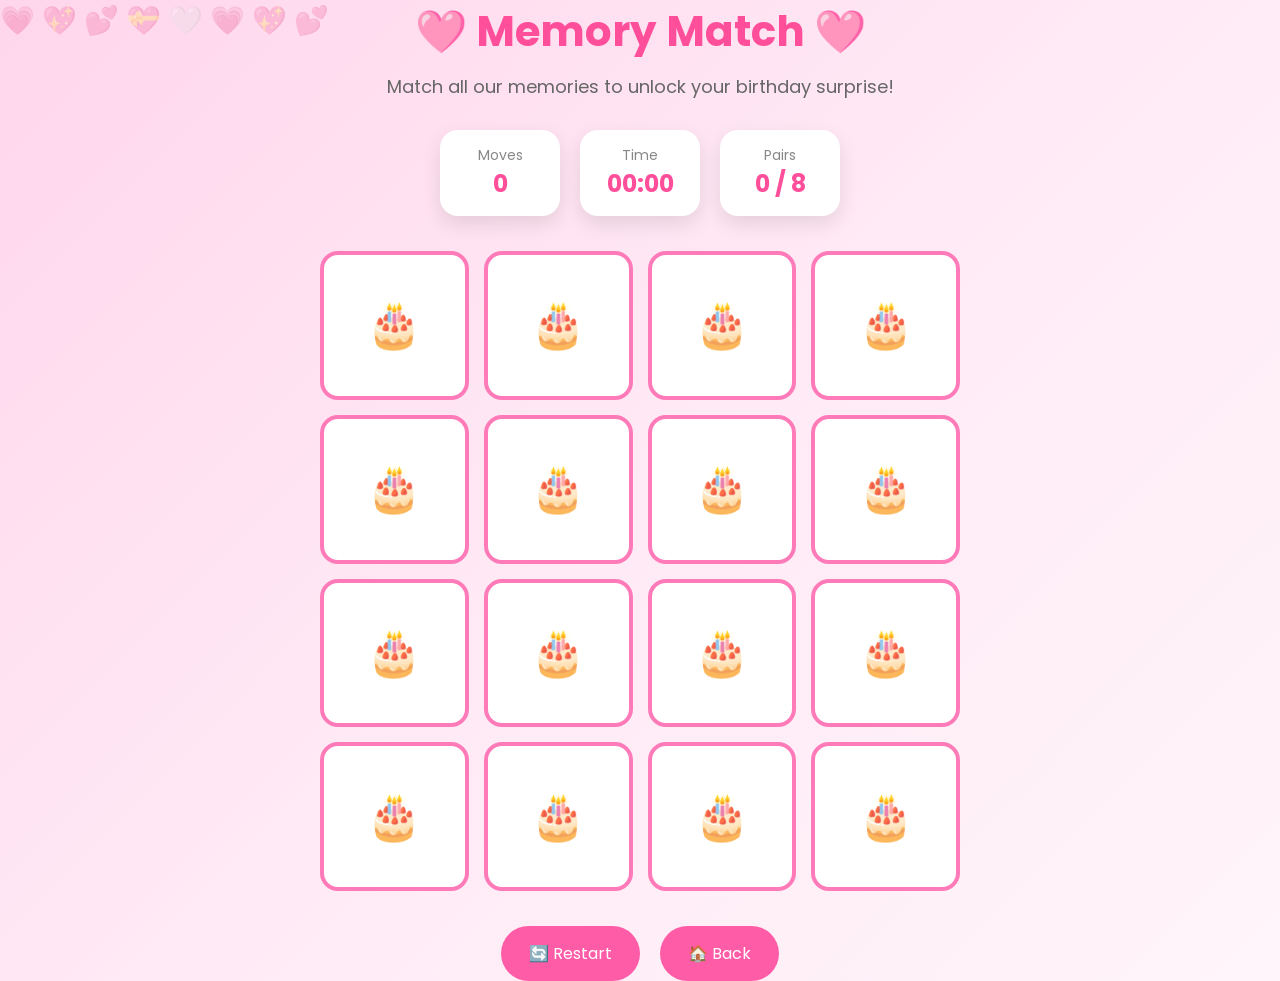
==== memory.html @ 8d05cf62 "Add files via upload" ====
<!DOCTYPE html>
<html lang="en">
<head>
    <meta charset="UTF-8">
    <meta name="viewport" content="width=device-width, initial-scale=1.0">
    <title>Memory Match ❤️</title>

    <link rel="stylesheet" href="memory.css">

    <!-- Google Font -->
    <link href="https://fonts.googleapis.com/css2?family=Poppins:wght@400;600;700&display=swap" rel="stylesheet">
</head>
<body>

    <!-- Floating Hearts -->
    <div class="hearts"></div>

    <div class="container">

        <h1>🩷 Memory Match 🩷</h1>

        <p class="subtitle">
            Match all our memories to unlock your birthday surprise!
        </p>

        <!-- Scoreboard -->
        <div class="stats">

            <div class="stat-box">
                <span class="label">Moves</span>
                <span id="moves">0</span>
            </div>

            <div class="stat-box">
                <span class="label">Time</span>
                <span id="timer">00:00</span>
            </div>

            <div class="stat-box">
                <span class="label">Pairs</span>
                <span id="pairs">0 / 8</span>
            </div>

        </div>

        <!-- Game Board -->
        <div id="gameBoard" class="game-board">

            <!-- Cards are added automatically by JavaScript -->

        </div>

        <!-- Buttons -->
        <div class="buttons">

            <button id="restartBtn">
                🔄 Restart
            </button>

            <button onclick="window.location.href='index.html'">
                🏠 Back
            </button>

        </div>

    </div>

    <!-- WIN SCREEN -->
    <div id="winScreen" class="win-screen hidden">

        <div class="win-card">

            <h2>🎉 You Did It! 🎉</h2>

            <p>
                You matched every memory!
            </p>

            <h3 id="finalMoves"></h3>

            <h3 id="finalTime"></h3>

            <button id="giftBtn">
                🎁 Open Birthday Surprise
            </button>

        </div>

    </div>

    <!-- SURPRISE SCREEN -->
<div id="giftScreen" class="gift-screen hidden">

    <div class="gift-card">

        <h2>🎉 Happy Birthday Goddess! 🎉</h2>

        <img
            src="images/surprise.jpg"
            class="surprise-image"
            alt="Birthday Surprise">

        <p>
            Dahil natapos mo ung game,
            This is for u💖
        </p>

        <button id="closeGift">
            ❤️ Close
        </button>

    </div>

</div>

    <script src="memory.js"></script>

</body>
</html>
---- memory.css ----
/* ===========================
   GENERAL
=========================== */

*{
    margin:0;
    padding:0;
    box-sizing:border-box;
    font-family:'Poppins',sans-serif;
}

body{
    min-height:100vh;
    background:linear-gradient(135deg,#ffd6ec,#ffeaf5,#fff5fa);
    display:flex;
    justify-content:center;
    align-items:center;
    overflow:hidden;
}

/* ===========================
   MAIN CONTAINER
=========================== */

.container{
    width:95%;
    max-width:900px;
    text-align:center;
    z-index:2;
}

h1{
    color:#ff4f9a;
    font-size:42px;
    margin-bottom:10px;
}

.subtitle{
    color:#666;
    margin-bottom:30px;
    font-size:18px;
}

/* ===========================
   SCOREBOARD
=========================== */

.stats{
    display:flex;
    justify-content:center;
    gap:20px;
    margin-bottom:35px;
    flex-wrap:wrap;
}

.stat-box{
    background:white;
    width:120px;
    border-radius:18px;
    padding:15px;
    box-shadow:0 8px 20px rgba(0,0,0,.1);
}

.label{
    display:block;
    color:#888;
    font-size:14px;
}

.stat-box span:last-child{
    font-size:24px;
    font-weight:bold;
    color:#ff4f9a;
}

/* ===========================
   GAME BOARD
=========================== */

.game-board{

    width:640px;
    max-width:95vw;

    margin:auto;

    display:grid;

    grid-template-columns:repeat(4,1fr);

    gap:15px;

}

/* ===========================
   CARD
=========================== */

.card{

    width:100%;
    aspect-ratio:1;

    position:relative;

    cursor:pointer;

    transform-style:preserve-3d;

    transition:.6s;

}

.card.flip{

    transform:rotateY(180deg);

}

.front,
.back{

    position:absolute;

    width:100%;
    height:100%;

    border-radius:18px;

    backface-visibility:hidden;

    overflow:hidden;

    display:flex;
    justify-content:center;
    align-items:center;

}

/* FRONT */

.front{

    background:white;
    border:4px solid #ff7ab8;

    font-size:45px;

}

/* BACK */

.back{

    transform:rotateY(180deg);

}

.back img{

    width:100%;
    height:100%;
    object-fit:cover;

}

/* ===========================
   BUTTONS
=========================== */

.buttons{

    margin-top:35px;

    display:flex;
    justify-content:center;
    gap:20px;

}

button{

    border:none;

    padding:15px 28px;

    border-radius:50px;

    cursor:pointer;

    background:#ff5ca8;

    color:white;

    font-size:16px;

    transition:.3s;

}

button:hover{

    transform:translateY(-4px);

    background:#ff3d95;

}

/* ===========================
   WIN SCREEN
=========================== */

.win-screen,
.gift-screen{

    position:fixed;

    inset:0;

    background:rgba(0,0,0,.6);

    display:flex;

    justify-content:center;

    align-items:center;

    z-index:100;

}

.hidden{

    display:none;

}

.win-card,
.gift-card{

    background:white;

    width:90%;
    max-width:500px;

    border-radius:25px;

    padding:40px;

    text-align:center;

    box-shadow:0 20px 40px rgba(0,0,0,.2);

}

.win-card h2,
.gift-card h2{

    color:#ff4f9a;
    margin-bottom:20px;

}

.win-card p,
.gift-card p{

    margin-bottom:20px;
    color:#555;

}

/* ===========================
   FLOATING HEARTS
=========================== */

.hearts{

    position:fixed;

    inset:0;

    pointer-events:none;

    overflow:hidden;

}

.hearts::before{

    content:"💗 💖 💕 💝 🤍 💗 💖 💕";

    position:absolute;

    font-size:28px;

    width:100%;

    animation:floatHearts 20s linear infinite;

    opacity:.25;

}

@keyframes floatHearts{

    from{

        transform:translateY(100vh);

    }

    to{

        transform:translateY(-120vh);

    }

}

/* ===========================
   MOBILE
=========================== */

@media(max-width:700px){

    h1{

        font-size:32px;

    }

    .game-board{

        gap:10px;

    }

    .buttons{

        flex-direction:column;

    }

    .stat-box{

        width:90px;

    }

}
.surprise-image{

    width:100%;

    max-width:350px;

    border-radius:20px;

    margin:20px 0;

    box-shadow:0 10px 25px rgba(0,0,0,.2);

}
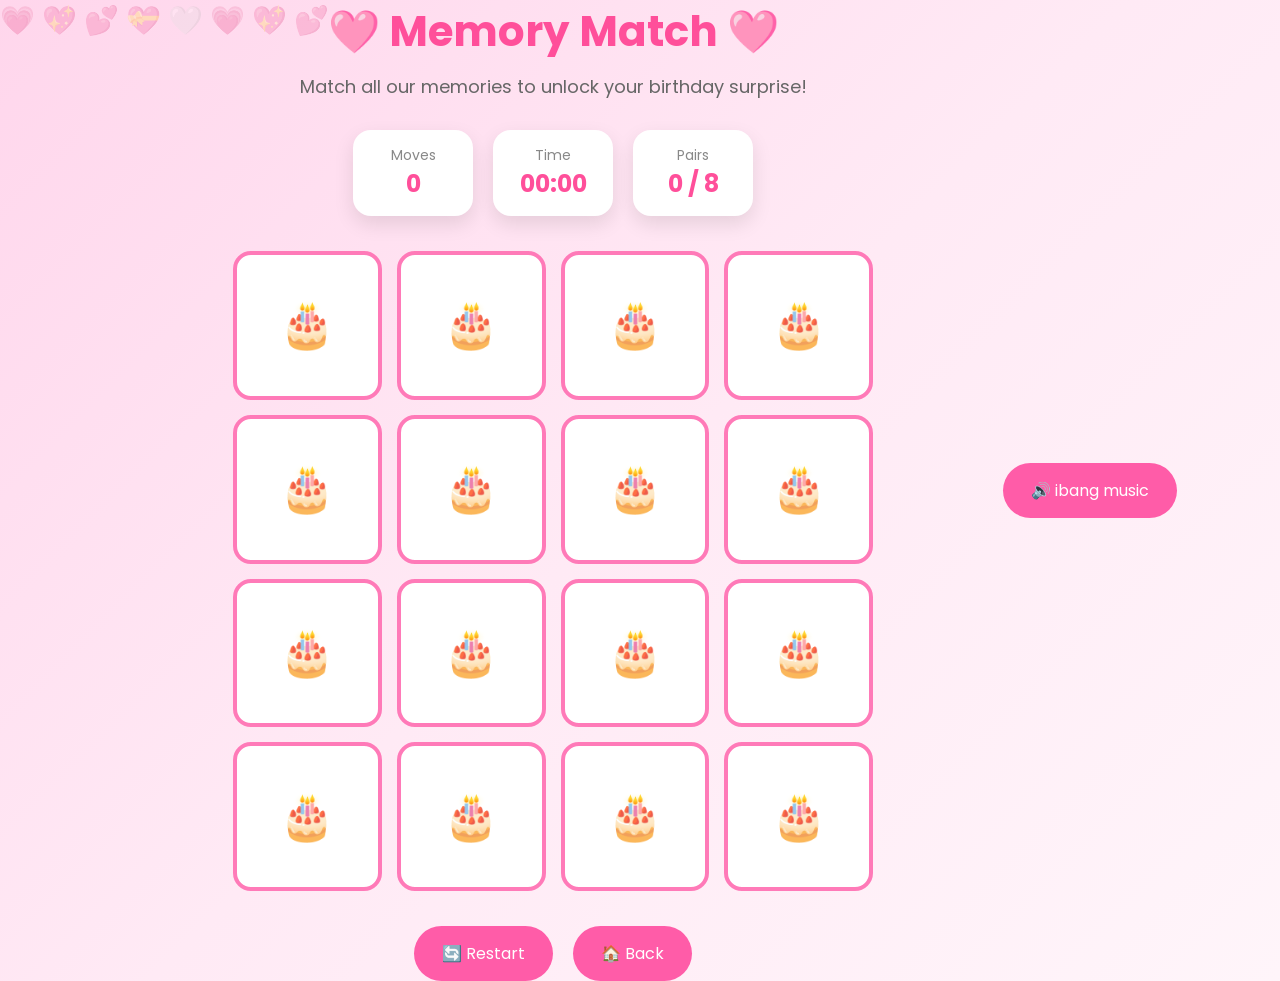
==== commit 81818133: "Add files via upload" ====
--- a/memory.html
+++ b/memory.html
@@ -10,6 +10,7 @@
     <!-- Google Font -->
     <link href="https://fonts.googleapis.com/css2?family=Poppins:wght@400;600;700&display=swap" rel="stylesheet">
 </head>
+
 <body>
 
     <!-- Floating Hearts -->
@@ -113,7 +114,13 @@
 
 </div>
 
-    <script src="memory.js"></script>
+<audio id="bgMusic" loop>
+    <source src="music/memory.mp3" type="audio/mpeg">
+</audio>
+
+<button id="musicBtn">🔊 ibang music</button>
+
+<script src="memory.js"></script>
 
 </body>
 </html>
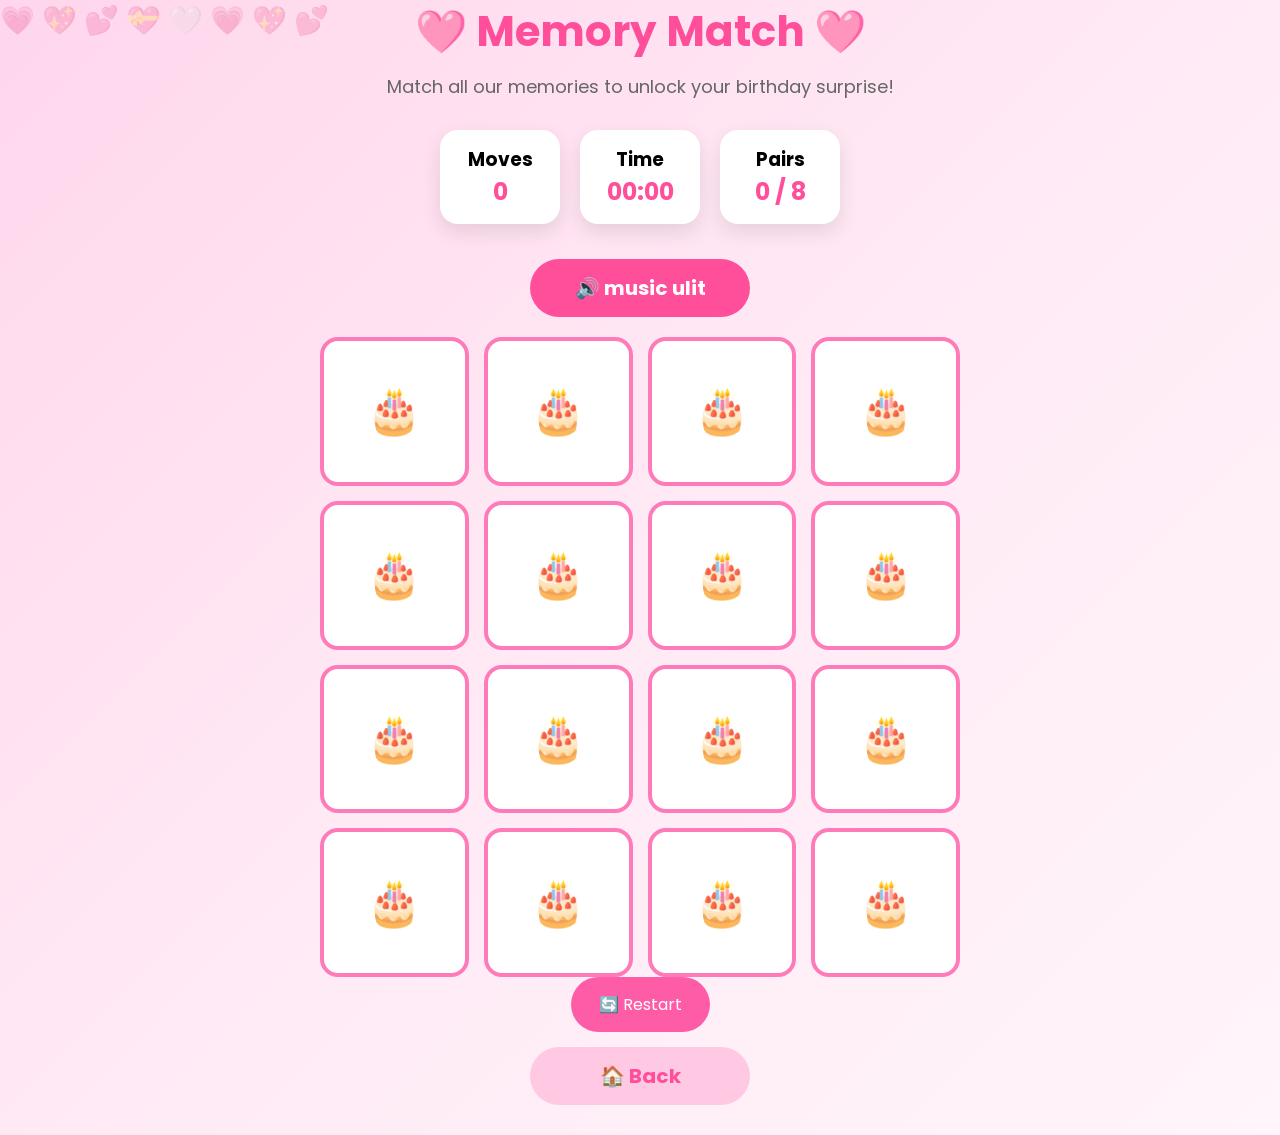
==== commit 94968e50: "Update memory.html" ====
--- a/memory.html
+++ b/memory.html
@@ -25,43 +25,49 @@
         </p>
 
         <!-- Scoreboard -->
-        <div class="stats">
+<!-- Stats -->
+<div class="stats">
 
-            <div class="stat-box">
-                <span class="label">Moves</span>
-                <span id="moves">0</span>
-            </div>
+    <div class="stat-box">
+        <h3>Moves</h3>
+        <span id="moves">0</span>
+    </div>
 
-            <div class="stat-box">
-                <span class="label">Time</span>
-                <span id="timer">00:00</span>
-            </div>
+    <div class="stat-box">
+        <h3>Time</h3>
+        <span id="timer">00:00</span>
+    </div>
 
-            <div class="stat-box">
-                <span class="label">Pairs</span>
-                <span id="pairs">0 / 8</span>
-            </div>
+    <div class="stat-box">
+        <h3>Pairs</h3>
+        <span id="pairs">0 / 8</span>
+    </div>
 
-        </div>
+</div>
 
-        <!-- Game Board -->
-        <div id="gameBoard" class="game-board">
+<!-- Music Button -->
+<button id="musicBtn">
+    🔊 music ulit
+</button>
 
-            <!-- Cards are added automatically by JavaScript -->
+    <!-- Background Music -->
+    <audio id="bgMusic" loop>
+        <source src="music/memory.mp3" type="audio/mpeg">
+        Your browser does not support the audio element.
+    </audio>
 
-        </div>
+<!-- Game -->
+<div id="gameBoard" class="game-board"></div>
 
-        <!-- Buttons -->
-        <div class="buttons">
+<!-- Restart -->
+<button id="restartBtn">
+    🔄 Restart
+</button>
 
-            <button id="restartBtn">
-                🔄 Restart
-            </button>
-
-            <button onclick="window.location.href='index.html'">
-                🏠 Back
-            </button>
-
+<!-- Back -->
+<button onclick="window.location.href='index.html'" id="backBtn">
+    🏠 Back
+</button>
         </div>
 
     </div>
@@ -114,13 +120,8 @@
 
 </div>
 
-<audio id="bgMusic" loop>
-    <source src="music/memory.mp3" type="audio/mpeg">
-</audio>
-
-<button id="musicBtn">🔊 ibang music</button>
 
 <script src="memory.js"></script>
 
 </body>
-</html>+</html>
--- a/memory.css
+++ b/memory.css
@@ -360,4 +360,56 @@
 
     box-shadow:0 10px 25px rgba(0,0,0,.2);
 
-}+}
+
+#musicBtn{
+
+    display:block;
+
+    margin:20px auto;
+
+    width:220px;
+
+    padding:14px;
+
+    border:none;
+
+    border-radius:40px;
+
+    background:#ff4f9b;
+
+    color:white;
+
+    font-size:20px;
+
+    font-weight:bold;
+
+    cursor:pointer;
+
+}
+
+#backBtn{
+
+    display:block;
+
+    margin:15px auto 30px;
+
+    width:220px;
+
+    padding:14px;
+
+    border:none;
+
+    border-radius:40px;
+
+    background:#ffc8e3;
+
+    color:#ff4f9b;
+
+    font-size:20px;
+
+    font-weight:bold;
+
+    cursor:pointer;
+
+}
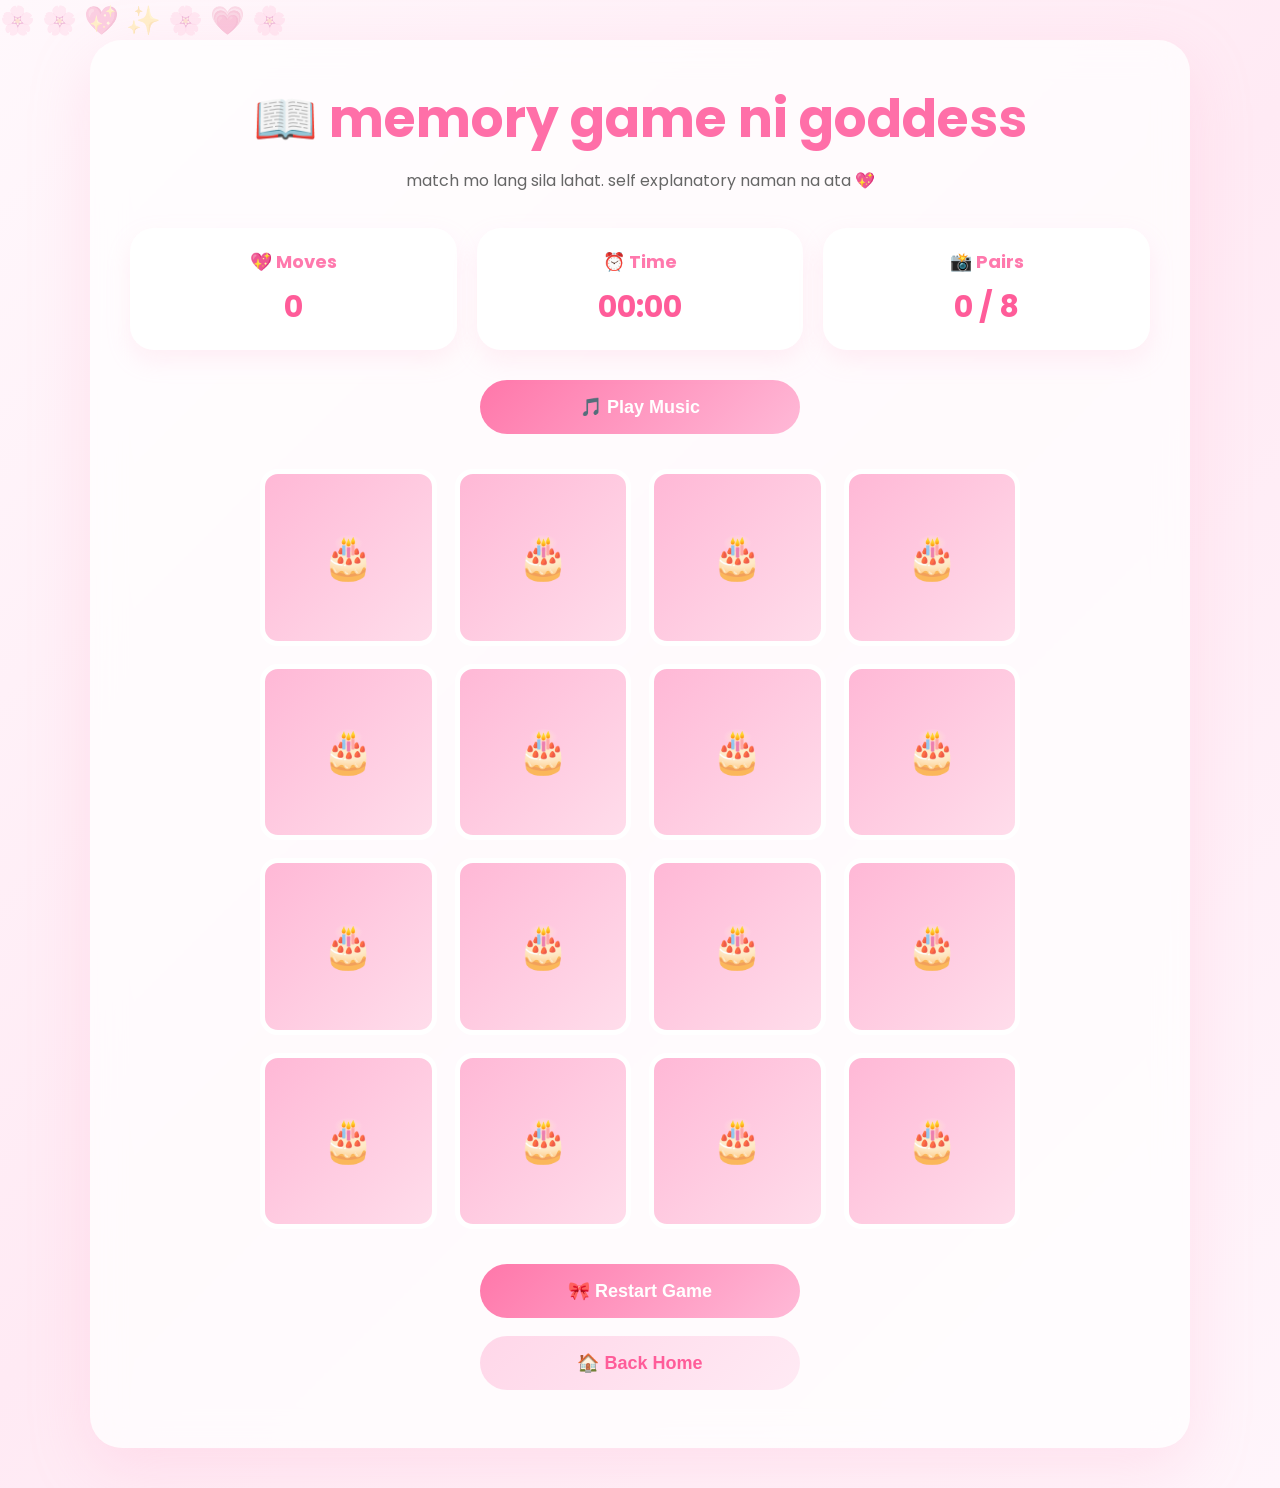
==== commit 044f6ad3: "Update memory.html" ====
--- a/memory.html
+++ b/memory.html
@@ -1,127 +1,76 @@
 <!DOCTYPE html>
 <html lang="en">
 <head>
-    <meta charset="UTF-8">
-    <meta name="viewport" content="width=device-width, initial-scale=1.0">
-    <title>Memory Match ❤️</title>
-
-    <link rel="stylesheet" href="memory.css">
-
-    <!-- Google Font -->
-    <link href="https://fonts.googleapis.com/css2?family=Poppins:wght@400;600;700&display=swap" rel="stylesheet">
+<meta charset="UTF-8">
+<meta name="viewport" content="width=device-width, initial-scale=1.0">
+<title>wala nang malagay kaya eto nalang game</title>
+<link rel="preconnect" href="https://fonts.googleapis.com">
+<link rel="preconnect" href="https://fonts.gstatic.com" crossorigin>
+<link href="https://fonts.googleapis.com/css2?family=Poppins:wght@400;600;700&display=swap" rel="stylesheet">
+<link rel="stylesheet" href="memory.css">
 </head>
-
 <body>
 
-    <!-- Floating Hearts -->
-    <div class="hearts"></div>
+<div class="hearts"></div>
 
-    <div class="container">
+<div class="container">
 
-        <h1>🩷 Memory Match 🩷</h1>
+<h1>📖 memory game ni goddess</h1>
+<p class="subtitle">match mo lang sila lahat. self explanatory naman na ata 💖</p>
 
-        <p class="subtitle">
-            Match all our memories to unlock your birthday surprise!
-        </p>
+<div class="stats">
+  <div class="stat-box">
+    <h3>💖 Moves</h3>
+    <span id="moves">0</span>
+  </div>
 
-        <!-- Scoreboard -->
-<!-- Stats -->
-<div class="stats">
+  <div class="stat-box">
+    <h3>⏰ Time</h3>
+    <span id="timer">00:00</span>
+  </div>
 
-    <div class="stat-box">
-        <h3>Moves</h3>
-        <span id="moves">0</span>
-    </div>
+  <div class="stat-box">
+    <h3>📸 Pairs</h3>
+    <span id="pairs">0 / 8</span>
+  </div>
+</div>
 
-    <div class="stat-box">
-        <h3>Time</h3>
-        <span id="timer">00:00</span>
-    </div>
+<button id="musicBtn">🎵 Play Music</button>
 
-    <div class="stat-box">
-        <h3>Pairs</h3>
-        <span id="pairs">0 / 8</span>
-    </div>
+<audio id="bgMusic" loop>
+    <source src="music/memory.mp3" type="audio/mpeg">
+</audio>
+
+<div id="gameBoard" class="game-board"></div>
+
+<button id="restartBtn">🎀 Restart Game</button>
+
+<button id="backBtn" onclick="window.location.href='index.html'">🏠 Back Home</button>
 
 </div>
 
-<!-- Music Button -->
-<button id="musicBtn">
-    🔊 music ulit
-</button>
-
-    <!-- Background Music -->
-    <audio id="bgMusic" loop>
-        <source src="music/memory.mp3" type="audio/mpeg">
-        Your browser does not support the audio element.
-    </audio>
-
-<!-- Game -->
-<div id="gameBoard" class="game-board"></div>
-
-<!-- Restart -->
-<button id="restartBtn">
-    🔄 Restart
-</button>
-
-<!-- Back -->
-<button onclick="window.location.href='index.html'" id="backBtn">
-    🏠 Back
-</button>
-        </div>
-
-    </div>
-
-    <!-- WIN SCREEN -->
-    <div id="winScreen" class="win-screen hidden">
-
-        <div class="win-card">
-
-            <h2>🎉 You Did It! 🎉</h2>
-
-            <p>
-                You matched every memory!
-            </p>
-
-            <h3 id="finalMoves"></h3>
-
-            <h3 id="finalTime"></h3>
-
-            <button id="giftBtn">
-                🎁 Open Birthday Surprise
-            </button>
-
-        </div>
-
-    </div>
-
-    <!-- SURPRISE SCREEN -->
-<div id="giftScreen" class="gift-screen hidden">
-
-    <div class="gift-card">
-
-        <h2>🎉 Happy Birthday Goddess! 🎉</h2>
-
-        <img
-            src="images/surprise.jpg"
-            class="surprise-image"
-            alt="Birthday Surprise">
-
-        <p>
-            Dahil natapos mo ung game,
-            This is for u💖
-        </p>
-
-        <button id="closeGift">
-            ❤️ Close
-        </button>
-
-    </div>
-
+<div id="winScreen" class="win-screen hidden">
+  <div class="win-card">
+      <h2>🎉 wow congrats</h2>
+      <p>u da real memory queen</p>
+      <h3 id="finalMoves"></h3>
+      <h3 id="finalTime"></h3>
+      <button id="giftBtn">🎁 surprise q sau</button>
+  </div>
 </div>
 
+<div id="giftScreen" class="gift-screen hidden">
+  <div class="gift-card">
+      <h2>🎂 Happy Birthday Jillian! 💖</h2>
+      <img class="surprise-image" src="images/surprise.jpg" alt="Birthday Surprise">
+      <p>Dahil natapos mo ung game, ito na gift ko sayo hehe ❤️
+        
+        (di ko alam ano gusto mo, sabi ka nalang if may want or need kaa)
+      </p>
+      <button id="closeGift">❤️ Close</button>
+  </div>
+</div>
 
 <script src="memory.js"></script>
-
 </body>
 </html>
--- a/memory.css
+++ b/memory.css
@@ -1,415 +1,174 @@
-/* ===========================
-   GENERAL
-=========================== */
+/* Jillian's Memory Scrapbook - memory.css */
 
-*{
-    margin:0;
-    padding:0;
-    box-sizing:border-box;
-    font-family:'Poppins',sans-serif;
+*{margin:0;padding:0;box-sizing:border-box}
+body{
+font-family:'Poppins',sans-serif;
+min-height:100vh;
+display:flex;
+justify-content:center;
+align-items:center;
+padding:40px 20px;
+background:linear-gradient(135deg,#fff8fc,#ffeaf4,#fff5fb);
+overflow-x:hidden;
 }
 
-body{
-    min-height:100vh;
-    background:linear-gradient(135deg,#ffd6ec,#ffeaf5,#fff5fa);
-    display:flex;
-    justify-content:center;
-    align-items:center;
-    overflow:hidden;
+.hearts{
+position:fixed;
+inset:0;
+pointer-events:none;
+overflow:hidden;
+}
+.hearts::before{
+content:"🌸 🌸 💖 ✨ 🌸 💗 🌸";
+position:absolute;
+width:100%;
+font-size:28px;
+opacity:.25;
+animation:petals 20s linear infinite;
 }
 
-/* ===========================
-   MAIN CONTAINER
-=========================== */
-
 .container{
-    width:95%;
-    max-width:900px;
-    text-align:center;
-    z-index:2;
+width:min(1100px,95%);
+background:rgba(255,255,255,.75);
+backdrop-filter:blur(16px);
+border-radius:32px;
+padding:40px;
+box-shadow:0 20px 60px rgba(255,170,205,.25);
 }
 
 h1{
-    color:#ff4f9a;
-    font-size:42px;
-    margin-bottom:10px;
+text-align:center;
+color:#ff6fa8;
+font-size:52px;
+margin-bottom:10px;
 }
 
 .subtitle{
-    color:#666;
-    margin-bottom:30px;
-    font-size:18px;
+text-align:center;
+color:#666;
+margin-bottom:35px;
 }
 
-/* ===========================
-   SCOREBOARD
-=========================== */
-
 .stats{
-    display:flex;
-    justify-content:center;
-    gap:20px;
-    margin-bottom:35px;
-    flex-wrap:wrap;
+display:grid;
+grid-template-columns:repeat(3,1fr);
+gap:20px;
+margin-bottom:30px;
 }
 
 .stat-box{
-    background:white;
-    width:120px;
-    border-radius:18px;
-    padding:15px;
-    box-shadow:0 8px 20px rgba(0,0,0,.1);
+background:white;
+border-radius:24px;
+padding:20px;
+text-align:center;
+box-shadow:0 10px 25px rgba(255,170,205,.18);
 }
 
-.label{
-    display:block;
-    color:#888;
-    font-size:14px;
+.stat-box h3{color:#ff79ad;font-size:18px;margin-bottom:10px}
+.stat-box span{font-size:30px;font-weight:700;color:#ff5c99}
+
+#musicBtn,#restartBtn,#backBtn,#giftBtn,#closeGift{
+display:block;
+width:min(320px,100%);
+margin:18px auto;
+padding:16px;
+border:none;
+border-radius:999px;
+background:linear-gradient(135deg,#ff77aa,#ffb9d7);
+color:white;
+font-weight:700;
+font-size:18px;
+cursor:pointer;
+transition:.25s;
+}
+#backBtn{background:linear-gradient(135deg,#ffd7e9,#ffeaf4);color:#ff5c99}
+button:hover{transform:translateY(-4px)}
+
+.game-board{
+margin:35px auto;
+display:grid;
+grid-template-columns:repeat(4,1fr);
+gap:18px;
+max-width:760px;
 }
 
-.stat-box span:last-child{
-    font-size:24px;
-    font-weight:bold;
-    color:#ff4f9a;
+.card{
+position:relative;
+aspect-ratio:1;
+transform-style:preserve-3d;
+transition:transform .6s;
+cursor:pointer;
+}
+.card.flip{transform:rotateY(180deg)}
+
+.front,.back{
+position:absolute;
+inset:0;
+border-radius:18px;
+overflow:hidden;
+display:flex;
+justify-content:center;
+align-items:center;
+backface-visibility:hidden;
+-webkit-backface-visibility:hidden;
 }
 
-/* ===========================
-   GAME BOARD
-=========================== */
-
-.game-board{
-
-    width:640px;
-    max-width:95vw;
-
-    margin:auto;
-
-    display:grid;
-
-    grid-template-columns:repeat(4,1fr);
-
-    gap:15px;
-
+.front{
+background:linear-gradient(135deg,#ffb8d6,#ffddeb);
+border:5px solid #fff;
+font-size:42px;
 }
 
-/* ===========================
-   CARD
-=========================== */
-
-.card{
-
-    width:100%;
-    aspect-ratio:1;
-
-    position:relative;
-
-    cursor:pointer;
-
-    transform-style:preserve-3d;
-
-    transition:.6s;
-
-}
-
-.card.flip{
-
-    transform:rotateY(180deg);
-
-}
-
-.front,
 .back{
-
-    position:absolute;
-
-    width:100%;
-    height:100%;
-
-    border-radius:18px;
-
-    backface-visibility:hidden;
-
-    overflow:hidden;
-
-    display:flex;
-    justify-content:center;
-    align-items:center;
-
-}
-
-/* FRONT */
-
-.front{
-
-    background:white;
-    border:4px solid #ff7ab8;
-
-    font-size:45px;
-
-}
-
-/* BACK */
-
-.back{
-
-    transform:rotateY(180deg);
-
+transform:rotateY(180deg);
+background:#fff;
+padding:8px;
 }
 
 .back img{
-
-    width:100%;
-    height:100%;
-    object-fit:cover;
-
+width:100%;
+height:100%;
+object-fit:cover;
+border-radius:10px;
 }
 
-/* ===========================
-   BUTTONS
-=========================== */
+.win-screen,.gift-screen{
+position:fixed;
+inset:0;
+display:flex;
+justify-content:center;
+align-items:center;
+background:rgba(0,0,0,.45);
+padding:20px;
+}
+.hidden{display:none}
 
-.buttons{
-
-    margin-top:35px;
-
-    display:flex;
-    justify-content:center;
-    gap:20px;
-
+.win-card,.gift-card{
+background:white;
+border-radius:28px;
+padding:35px;
+max-width:560px;
+width:100%;
+text-align:center;
 }
 
-button{
-
-    border:none;
-
-    padding:15px 28px;
-
-    border-radius:50px;
-
-    cursor:pointer;
-
-    background:#ff5ca8;
-
-    color:white;
-
-    font-size:16px;
-
-    transition:.3s;
-
+.win-card h2,.gift-card h2{color:#ff6fa8;margin-bottom:18px}
+.surprise-image{
+width:min(320px,100%);
+border-radius:18px;
+margin:20px auto;
+display:block;
 }
 
-button:hover{
-
-    transform:translateY(-4px);
-
-    background:#ff3d95;
-
+@keyframes petals{
+from{transform:translateY(100vh)}
+to{transform:translateY(-120vh)}
 }
 
-/* ===========================
-   WIN SCREEN
-=========================== */
-
-.win-screen,
-.gift-screen{
-
-    position:fixed;
-
-    inset:0;
-
-    background:rgba(0,0,0,.6);
-
-    display:flex;
-
-    justify-content:center;
-
-    align-items:center;
-
-    z-index:100;
-
+@media(max-width:700px){
+h1{font-size:36px}
+.stats{grid-template-columns:1fr}
+.game-board{gap:10px}
+.container{padding:22px}
+#musicBtn,#restartBtn,#backBtn{width:100%}
 }
-
-.hidden{
-
-    display:none;
-
-}
-
-.win-card,
-.gift-card{
-
-    background:white;
-
-    width:90%;
-    max-width:500px;
-
-    border-radius:25px;
-
-    padding:40px;
-
-    text-align:center;
-
-    box-shadow:0 20px 40px rgba(0,0,0,.2);
-
-}
-
-.win-card h2,
-.gift-card h2{
-
-    color:#ff4f9a;
-    margin-bottom:20px;
-
-}
-
-.win-card p,
-.gift-card p{
-
-    margin-bottom:20px;
-    color:#555;
-
-}
-
-/* ===========================
-   FLOATING HEARTS
-=========================== */
-
-.hearts{
-
-    position:fixed;
-
-    inset:0;
-
-    pointer-events:none;
-
-    overflow:hidden;
-
-}
-
-.hearts::before{
-
-    content:"💗 💖 💕 💝 🤍 💗 💖 💕";
-
-    position:absolute;
-
-    font-size:28px;
-
-    width:100%;
-
-    animation:floatHearts 20s linear infinite;
-
-    opacity:.25;
-
-}
-
-@keyframes floatHearts{
-
-    from{
-
-        transform:translateY(100vh);
-
-    }
-
-    to{
-
-        transform:translateY(-120vh);
-
-    }
-
-}
-
-/* ===========================
-   MOBILE
-=========================== */
-
-@media(max-width:700px){
-
-    h1{
-
-        font-size:32px;
-
-    }
-
-    .game-board{
-
-        gap:10px;
-
-    }
-
-    .buttons{
-
-        flex-direction:column;
-
-    }
-
-    .stat-box{
-
-        width:90px;
-
-    }
-
-}
-.surprise-image{
-
-    width:100%;
-
-    max-width:350px;
-
-    border-radius:20px;
-
-    margin:20px 0;
-
-    box-shadow:0 10px 25px rgba(0,0,0,.2);
-
-}
-
-#musicBtn{
-
-    display:block;
-
-    margin:20px auto;
-
-    width:220px;
-
-    padding:14px;
-
-    border:none;
-
-    border-radius:40px;
-
-    background:#ff4f9b;
-
-    color:white;
-
-    font-size:20px;
-
-    font-weight:bold;
-
-    cursor:pointer;
-
-}
-
-#backBtn{
-
-    display:block;
-
-    margin:15px auto 30px;
-
-    width:220px;
-
-    padding:14px;
-
-    border:none;
-
-    border-radius:40px;
-
-    background:#ffc8e3;
-
-    color:#ff4f9b;
-
-    font-size:20px;
-
-    font-weight:bold;
-
-    cursor:pointer;
-
-}
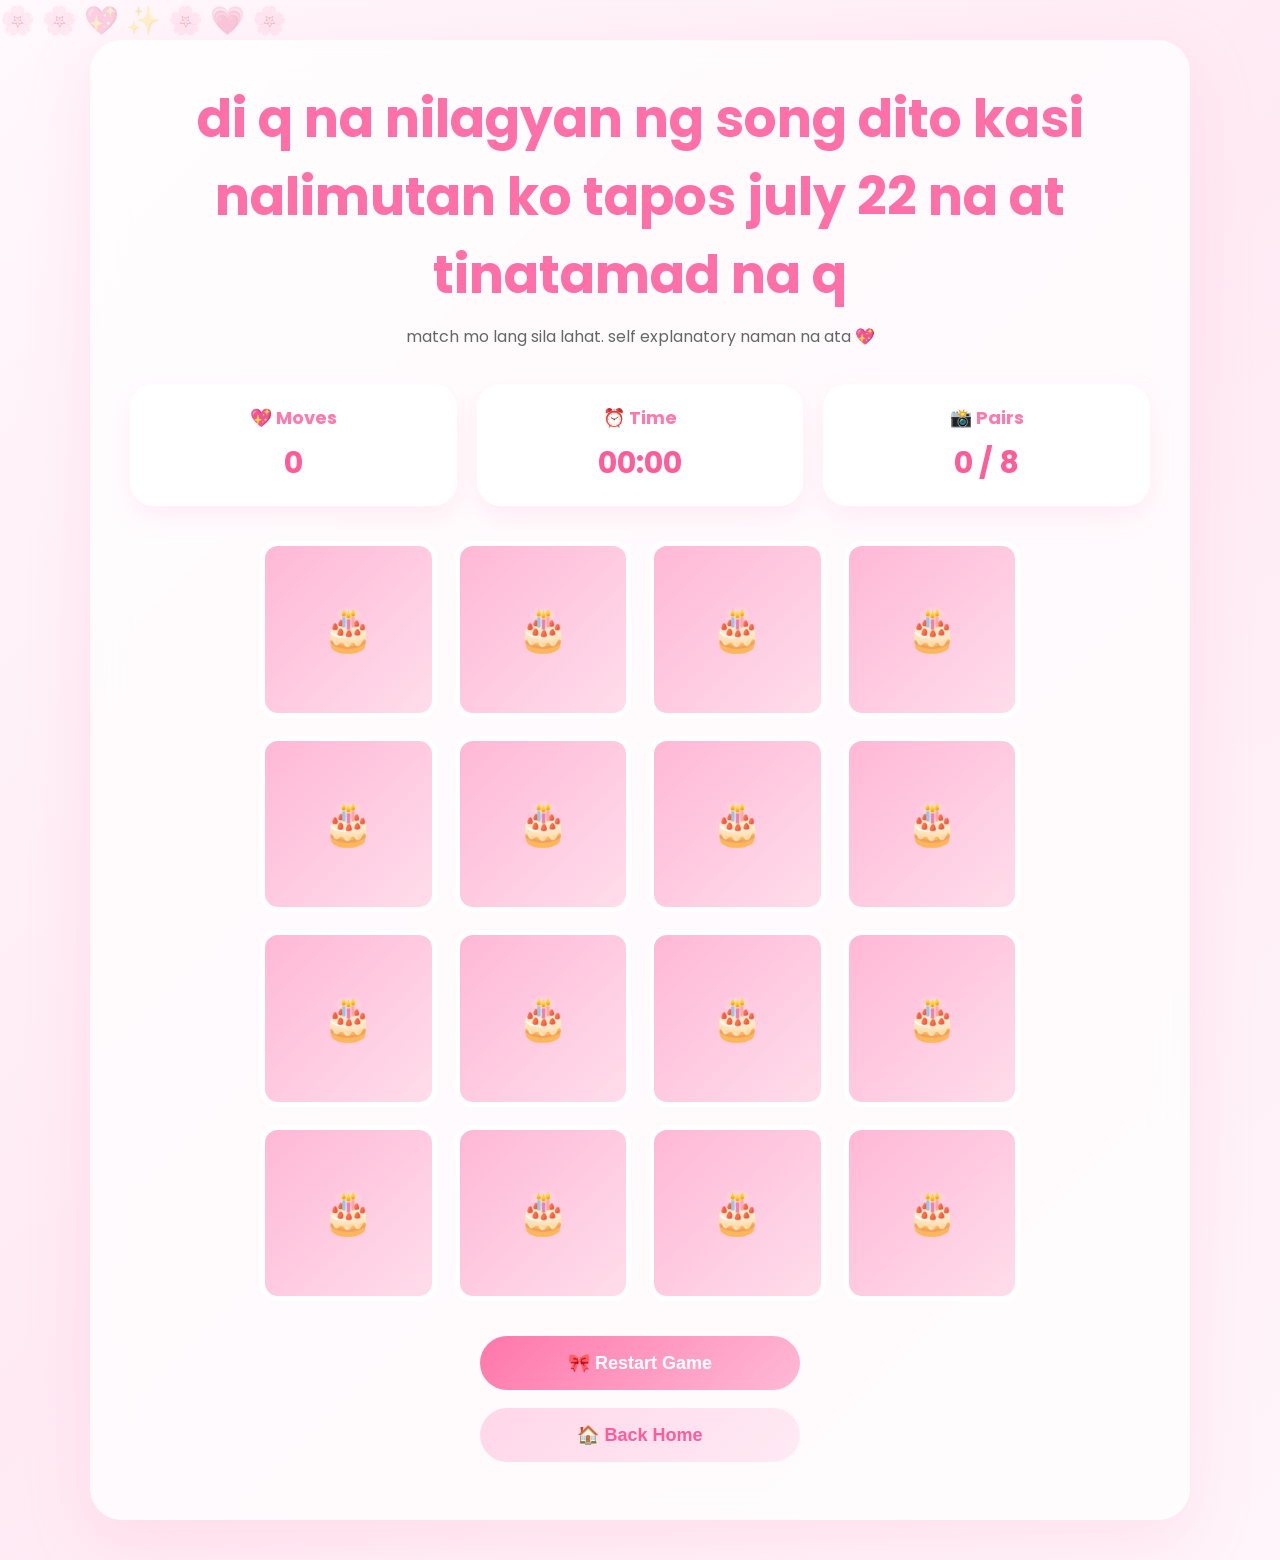
==== commit e21e4102: "Add files via upload" ====
--- a/memory.html
+++ b/memory.html
@@ -1,76 +1,159 @@
-<!DOCTYPE html>
-<html lang="en">
-<head>
-<meta charset="UTF-8">
-<meta name="viewport" content="width=device-width, initial-scale=1.0">
-<title>wala nang malagay kaya eto nalang game</title>
-<link rel="preconnect" href="https://fonts.googleapis.com">
-<link rel="preconnect" href="https://fonts.gstatic.com" crossorigin>
-<link href="https://fonts.googleapis.com/css2?family=Poppins:wght@400;600;700&display=swap" rel="stylesheet">
-<link rel="stylesheet" href="memory.css">
-</head>
-<body>
-
-<div class="hearts"></div>
-
-<div class="container">
-
-<h1>📖 memory game ni goddess</h1>
-<p class="subtitle">match mo lang sila lahat. self explanatory naman na ata 💖</p>
-
-<div class="stats">
-  <div class="stat-box">
-    <h3>💖 Moves</h3>
-    <span id="moves">0</span>
-  </div>
-
-  <div class="stat-box">
-    <h3>⏰ Time</h3>
-    <span id="timer">00:00</span>
-  </div>
-
-  <div class="stat-box">
-    <h3>📸 Pairs</h3>
-    <span id="pairs">0 / 8</span>
-  </div>
-</div>
-
-<button id="musicBtn">🎵 Play Music</button>
-
-<audio id="bgMusic" loop>
-    <source src="music/memory.mp3" type="audio/mpeg">
-</audio>
-
-<div id="gameBoard" class="game-board"></div>
-
-<button id="restartBtn">🎀 Restart Game</button>
-
-<button id="backBtn" onclick="window.location.href='index.html'">🏠 Back Home</button>
-
-</div>
-
-<div id="winScreen" class="win-screen hidden">
-  <div class="win-card">
-      <h2>🎉 wow congrats</h2>
-      <p>u da real memory queen</p>
-      <h3 id="finalMoves"></h3>
-      <h3 id="finalTime"></h3>
-      <button id="giftBtn">🎁 surprise q sau</button>
-  </div>
-</div>
-
-<div id="giftScreen" class="gift-screen hidden">
-  <div class="gift-card">
-      <h2>🎂 Happy Birthday Jillian! 💖</h2>
-      <img class="surprise-image" src="images/surprise.jpg" alt="Birthday Surprise">
-      <p>Dahil natapos mo ung game, ito na gift ko sayo hehe ❤️
-        
-        (di ko alam ano gusto mo, sabi ka nalang if may want or need kaa)
-      </p>
-      <button id="closeGift">❤️ Close</button>
-  </div>
-</div>
-
-<script src="memory.js"></script>
-</body>
-</html>
+<!DOCTYPE html>
+<html lang="en">
+
+<head>
+
+<meta charset="UTF-8">
+
+<meta name="viewport"
+      content="width=device-width, initial-scale=1.0">
+
+<title>wala nang malagay kaya eto nalang game</title>
+
+<link rel="preconnect"
+      href="https://fonts.googleapis.com">
+
+<link rel="preconnect"
+      href="https://fonts.gstatic.com"
+      crossorigin>
+
+<link href="https://fonts.googleapis.com/css2?family=Poppins:wght@400;600;700&display=swap"
+      rel="stylesheet">
+
+<link rel="stylesheet"
+      href="memory.css">
+
+</head>
+
+<body>
+
+<div class="hearts"></div>
+
+<div class="container">
+
+    <h1>
+        di q na nilagyan ng song dito kasi nalimutan ko tapos july 22 na at tinatamad na q
+    </h1>
+
+    <p class="subtitle">
+        match mo lang sila lahat. self explanatory naman na ata 💖
+    </p>
+
+    <div class="stats">
+
+        <div class="stat-box">
+
+            <h3>💖 Moves</h3>
+
+            <span id="moves">0</span>
+
+        </div>
+
+        <div class="stat-box">
+
+            <h3>⏰ Time</h3>
+
+            <span id="timer">00:00</span>
+
+        </div>
+
+        <div class="stat-box">
+
+            <h3>📸 Pairs</h3>
+
+            <span id="pairs">0 / 8</span>
+
+        </div>
+
+    </div>
+
+    
+
+    <!-- Game Board -->
+
+    <div
+        id="gameBoard"
+        class="game-board">
+    </div>
+
+        <button id="restartBtn">
+        🎀 Restart Game
+    </button>
+
+    <button
+        id="backBtn"
+        onclick="window.location.href='index.html'">
+
+        🏠 Back Home
+
+    </button>
+
+</div>
+
+<!-- Win Screen -->
+
+<div id="winScreen" class="win-screen hidden">
+
+    <div class="win-card">
+
+        <h2>
+            🎉 wow congrats
+        </h2>
+
+        <p>
+            u da real memory queen
+        </p>
+
+        <h3 id="finalMoves"></h3>
+
+        <h3 id="finalTime"></h3>
+
+        <button id="giftBtn">
+            🎁 surprise q sau
+        </button>
+
+    </div>
+
+</div>
+
+<!-- Gift Screen -->
+
+<div id="giftScreen" class="gift-screen hidden">
+
+    <div class="gift-card">
+
+        <h2>
+            🎂 Happy Birthday Jillian! 💖
+        </h2>
+
+        <img
+            class="surprise-image"
+            src="images/surprise.jpg"
+            alt="Birthday Surprise">
+
+        <p>
+
+            Dahil natapos mo ung game,
+            ito na gift ko sayo hehe ❤️
+
+            <br><br>
+
+        wala muna aq gift sau cuz lam m 
+        naman wala p taung pera
+        </p>
+
+        <button id="closeGift">
+            ❤️ Close
+        </button>
+
+    </div>
+
+</div>
+
+<!-- Scripts -->
+
+<script src="memory.js"></script>
+
+</body>
+
+</html>
--- a/memory.css
+++ b/memory.css
@@ -1,174 +1,174 @@
-/* Jillian's Memory Scrapbook - memory.css */
-
-*{margin:0;padding:0;box-sizing:border-box}
-body{
-font-family:'Poppins',sans-serif;
-min-height:100vh;
-display:flex;
-justify-content:center;
-align-items:center;
-padding:40px 20px;
-background:linear-gradient(135deg,#fff8fc,#ffeaf4,#fff5fb);
-overflow-x:hidden;
-}
-
-.hearts{
-position:fixed;
-inset:0;
-pointer-events:none;
-overflow:hidden;
-}
-.hearts::before{
-content:"🌸 🌸 💖 ✨ 🌸 💗 🌸";
-position:absolute;
-width:100%;
-font-size:28px;
-opacity:.25;
-animation:petals 20s linear infinite;
-}
-
-.container{
-width:min(1100px,95%);
-background:rgba(255,255,255,.75);
-backdrop-filter:blur(16px);
-border-radius:32px;
-padding:40px;
-box-shadow:0 20px 60px rgba(255,170,205,.25);
-}
-
-h1{
-text-align:center;
-color:#ff6fa8;
-font-size:52px;
-margin-bottom:10px;
-}
-
-.subtitle{
-text-align:center;
-color:#666;
-margin-bottom:35px;
-}
-
-.stats{
-display:grid;
-grid-template-columns:repeat(3,1fr);
-gap:20px;
-margin-bottom:30px;
-}
-
-.stat-box{
-background:white;
-border-radius:24px;
-padding:20px;
-text-align:center;
-box-shadow:0 10px 25px rgba(255,170,205,.18);
-}
-
-.stat-box h3{color:#ff79ad;font-size:18px;margin-bottom:10px}
-.stat-box span{font-size:30px;font-weight:700;color:#ff5c99}
-
-#musicBtn,#restartBtn,#backBtn,#giftBtn,#closeGift{
-display:block;
-width:min(320px,100%);
-margin:18px auto;
-padding:16px;
-border:none;
-border-radius:999px;
-background:linear-gradient(135deg,#ff77aa,#ffb9d7);
-color:white;
-font-weight:700;
-font-size:18px;
-cursor:pointer;
-transition:.25s;
-}
-#backBtn{background:linear-gradient(135deg,#ffd7e9,#ffeaf4);color:#ff5c99}
-button:hover{transform:translateY(-4px)}
-
-.game-board{
-margin:35px auto;
-display:grid;
-grid-template-columns:repeat(4,1fr);
-gap:18px;
-max-width:760px;
-}
-
-.card{
-position:relative;
-aspect-ratio:1;
-transform-style:preserve-3d;
-transition:transform .6s;
-cursor:pointer;
-}
-.card.flip{transform:rotateY(180deg)}
-
-.front,.back{
-position:absolute;
-inset:0;
-border-radius:18px;
-overflow:hidden;
-display:flex;
-justify-content:center;
-align-items:center;
-backface-visibility:hidden;
--webkit-backface-visibility:hidden;
-}
-
-.front{
-background:linear-gradient(135deg,#ffb8d6,#ffddeb);
-border:5px solid #fff;
-font-size:42px;
-}
-
-.back{
-transform:rotateY(180deg);
-background:#fff;
-padding:8px;
-}
-
-.back img{
-width:100%;
-height:100%;
-object-fit:cover;
-border-radius:10px;
-}
-
-.win-screen,.gift-screen{
-position:fixed;
-inset:0;
-display:flex;
-justify-content:center;
-align-items:center;
-background:rgba(0,0,0,.45);
-padding:20px;
-}
-.hidden{display:none}
-
-.win-card,.gift-card{
-background:white;
-border-radius:28px;
-padding:35px;
-max-width:560px;
-width:100%;
-text-align:center;
-}
-
-.win-card h2,.gift-card h2{color:#ff6fa8;margin-bottom:18px}
-.surprise-image{
-width:min(320px,100%);
-border-radius:18px;
-margin:20px auto;
-display:block;
-}
-
-@keyframes petals{
-from{transform:translateY(100vh)}
-to{transform:translateY(-120vh)}
-}
-
-@media(max-width:700px){
-h1{font-size:36px}
-.stats{grid-template-columns:1fr}
-.game-board{gap:10px}
-.container{padding:22px}
-#musicBtn,#restartBtn,#backBtn{width:100%}
-}
+/* Jillian's Memory Scrapbook - memory.css */
+
+*{margin:0;padding:0;box-sizing:border-box}
+body{
+font-family:'Poppins',sans-serif;
+min-height:100vh;
+display:flex;
+justify-content:center;
+align-items:center;
+padding:40px 20px;
+background:linear-gradient(135deg,#fff8fc,#ffeaf4,#fff5fb);
+overflow-x:hidden;
+}
+
+.hearts{
+position:fixed;
+inset:0;
+pointer-events:none;
+overflow:hidden;
+}
+.hearts::before{
+content:"🌸 🌸 💖 ✨ 🌸 💗 🌸";
+position:absolute;
+width:100%;
+font-size:28px;
+opacity:.25;
+animation:petals 20s linear infinite;
+}
+
+.container{
+width:min(1100px,95%);
+background:rgba(255,255,255,.75);
+backdrop-filter:blur(16px);
+border-radius:32px;
+padding:40px;
+box-shadow:0 20px 60px rgba(255,170,205,.25);
+}
+
+h1{
+text-align:center;
+color:#ff6fa8;
+font-size:52px;
+margin-bottom:10px;
+}
+
+.subtitle{
+text-align:center;
+color:#666;
+margin-bottom:35px;
+}
+
+.stats{
+display:grid;
+grid-template-columns:repeat(3,1fr);
+gap:20px;
+margin-bottom:30px;
+}
+
+.stat-box{
+background:white;
+border-radius:24px;
+padding:20px;
+text-align:center;
+box-shadow:0 10px 25px rgba(255,170,205,.18);
+}
+
+.stat-box h3{color:#ff79ad;font-size:18px;margin-bottom:10px}
+.stat-box span{font-size:30px;font-weight:700;color:#ff5c99}
+
+#musicBtn,#restartBtn,#backBtn,#giftBtn,#closeGift{
+display:block;
+width:min(320px,100%);
+margin:18px auto;
+padding:16px;
+border:none;
+border-radius:999px;
+background:linear-gradient(135deg,#ff77aa,#ffb9d7);
+color:white;
+font-weight:700;
+font-size:18px;
+cursor:pointer;
+transition:.25s;
+}
+#backBtn{background:linear-gradient(135deg,#ffd7e9,#ffeaf4);color:#ff5c99}
+button:hover{transform:translateY(-4px)}
+
+.game-board{
+margin:35px auto;
+display:grid;
+grid-template-columns:repeat(4,1fr);
+gap:18px;
+max-width:760px;
+}
+
+.card{
+position:relative;
+aspect-ratio:1;
+transform-style:preserve-3d;
+transition:transform .6s;
+cursor:pointer;
+}
+.card.flip{transform:rotateY(180deg)}
+
+.front,.back{
+position:absolute;
+inset:0;
+border-radius:18px;
+overflow:hidden;
+display:flex;
+justify-content:center;
+align-items:center;
+backface-visibility:hidden;
+-webkit-backface-visibility:hidden;
+}
+
+.front{
+background:linear-gradient(135deg,#ffb8d6,#ffddeb);
+border:5px solid #fff;
+font-size:42px;
+}
+
+.back{
+transform:rotateY(180deg);
+background:#fff;
+padding:8px;
+}
+
+.back img{
+width:100%;
+height:100%;
+object-fit:cover;
+border-radius:10px;
+}
+
+.win-screen,.gift-screen{
+position:fixed;
+inset:0;
+display:flex;
+justify-content:center;
+align-items:center;
+background:rgba(0,0,0,.45);
+padding:20px;
+}
+.hidden{display:none}
+
+.win-card,.gift-card{
+background:white;
+border-radius:28px;
+padding:35px;
+max-width:560px;
+width:100%;
+text-align:center;
+}
+
+.win-card h2,.gift-card h2{color:#ff6fa8;margin-bottom:18px}
+.surprise-image{
+width:min(320px,100%);
+border-radius:18px;
+margin:20px auto;
+display:block;
+}
+
+@keyframes petals{
+from{transform:translateY(100vh)}
+to{transform:translateY(-120vh)}
+}
+
+@media(max-width:700px){
+h1{font-size:36px}
+.stats{grid-template-columns:1fr}
+.game-board{gap:10px}
+.container{padding:22px}
+#musicBtn,#restartBtn,#backBtn{width:100%}
+}
